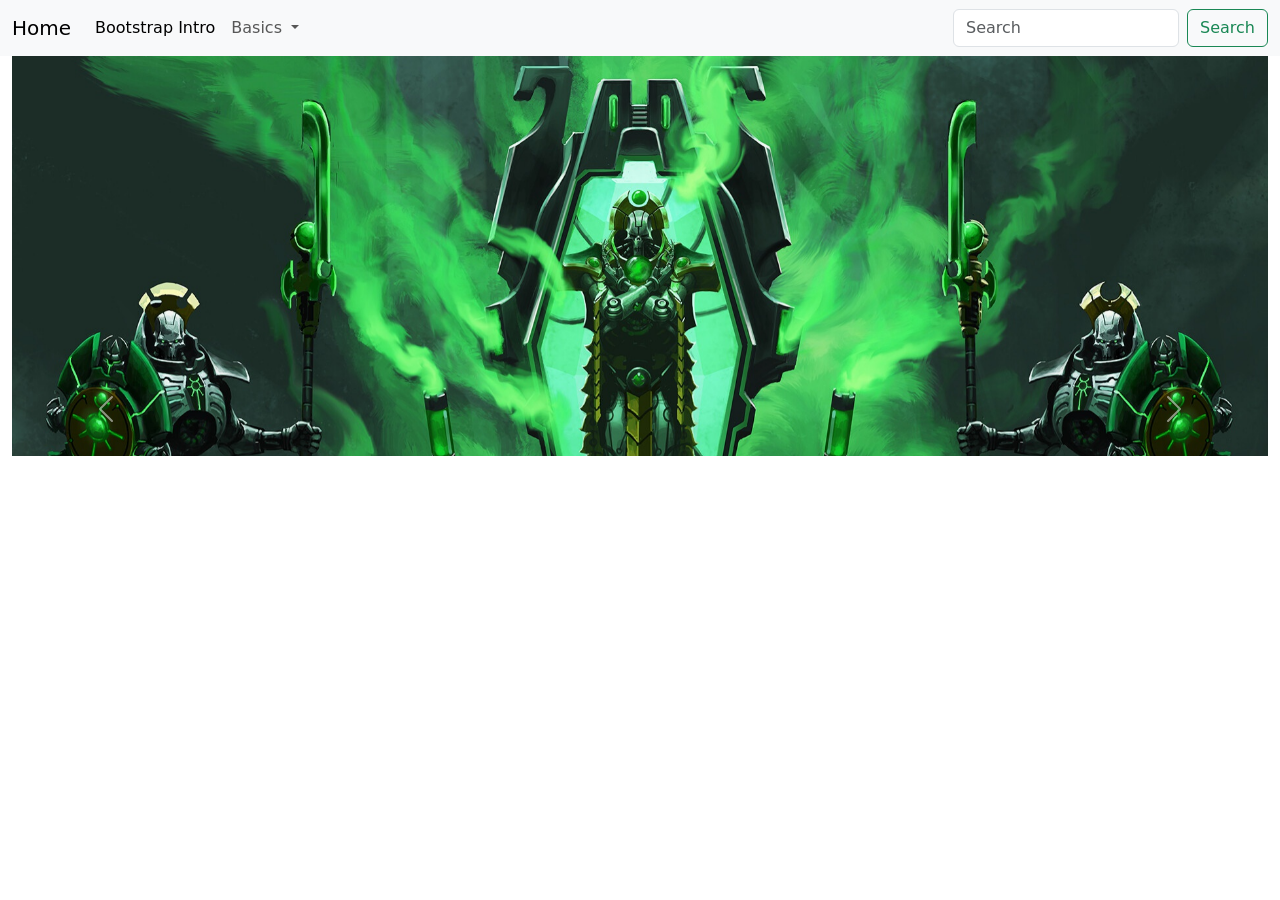
==== boostrapIndex.html @ e388d44c "Created new bootstrap page" ====
<!DOCTYPE html>
<html lang="en">
<head>
    <meta charset="UTF-8">
    <meta name="viewport" content="width=device-width, initial-scale=1.0">
    <title>Bootstrap Homepage</title>
    <link rel="stylesheet" href="assets/styles/bootstrap.min.css">
    <link rel="stylesheet" href="assets/styles/bootstrapIndex.css">
</head>
<body>
    <!-- NAVBAR -->
    <nav class="navbar navbar-expand-lg bg-body-tertiary">
        <div class="container-fluid">
            <a class="navbar-brand" href="index.html">Home</a>
            <button class="navbar-toggler" type="button" data-bs-toggle="collapse" data-bs-target="#navbarSupportedContent" aria-controls="navbarSupportedContent" aria-expanded="false" aria-label="Toggle navigation">
                <span class="navbar-toggler-icon"></span>
            </button>
            <div class="collapse navbar-collapse" id="navbarSupportedContent">
                <ul class="navbar-nav me-auto mb-2 mb-lg-0">
                    <li class="nav-item">
                        <a class="nav-link active" aria-current="page" href="bootstrapIntro.html">Bootstrap Intro</a>
                    </li>
                    <li class="nav-item dropdown">
                        <a class="nav-link dropdown-toggle" href="#" role="button" data-bs-toggle="dropdown" aria-expanded="false">
                            Basics
                        </a>
                        <ul class="dropdown-menu">
                            <li><a class="dropdown-item" href="lists.html">Lists</a></li>
                            <li><a class="dropdown-item" href="images.html">Images</a></li>
                            <li><a class="dropdown-item" href="flexbox.html">Flexbox</a></li>
                        </ul>
                    </li>
                </ul>
                <form class="d-flex" role="search">
                    <input class="form-control me-2" type="search" placeholder="Search" aria-label="Search"/>
                    <button class="btn btn-outline-success" type="submit">Search</button>
                </form>
            </div>
        </div>
    </nav>
    <!-- NAVBAR END -->
    
    
    
    <div class="container-fluid">
        <div class="row h400 overflow-hidden">
            <div class="col-12">
                <div id="carouselExample" class="carousel slide">
                    <div class="carousel-inner">
                        <div class="carousel-item active">
                            <img src="assets/images/necrons.jpg" class="d-block w-100" alt="...">
                        </div>
                        <div class="carousel-item">
                            <img src="assets/images/ESO-wallpaper.avif" class="d-block w-100" alt="...">
                        </div>
                        <div class="carousel-item">
                            <img src="assets/images/orks.jpg" class="d-block w-100" alt="...">
                        </div>
                    </div>
                    <button class="carousel-control-prev" type="button" data-bs-target="#carouselExample" data-bs-slide="prev">
                        <span class="carousel-control-prev-icon" aria-hidden="true"></span>
                        <span class="visually-hidden">Previous</span>
                    </button>
                    <button class="carousel-control-next" type="button" data-bs-target="#carouselExample" data-bs-slide="next">
                        <span class="carousel-control-next-icon" aria-hidden="true"></span>
                        <span class="visually-hidden">Next</span>
                    </button>
                </div>
            </div>
        </div>
    </div>
    
    
    
    
    
    
    
    <script src="assets/scripts/bootstrap.bundle.min.js"></script>
</body>
</html>
---- assets/styles/bootstrapIndex.css ----
.h400{
    height: 400px;
}
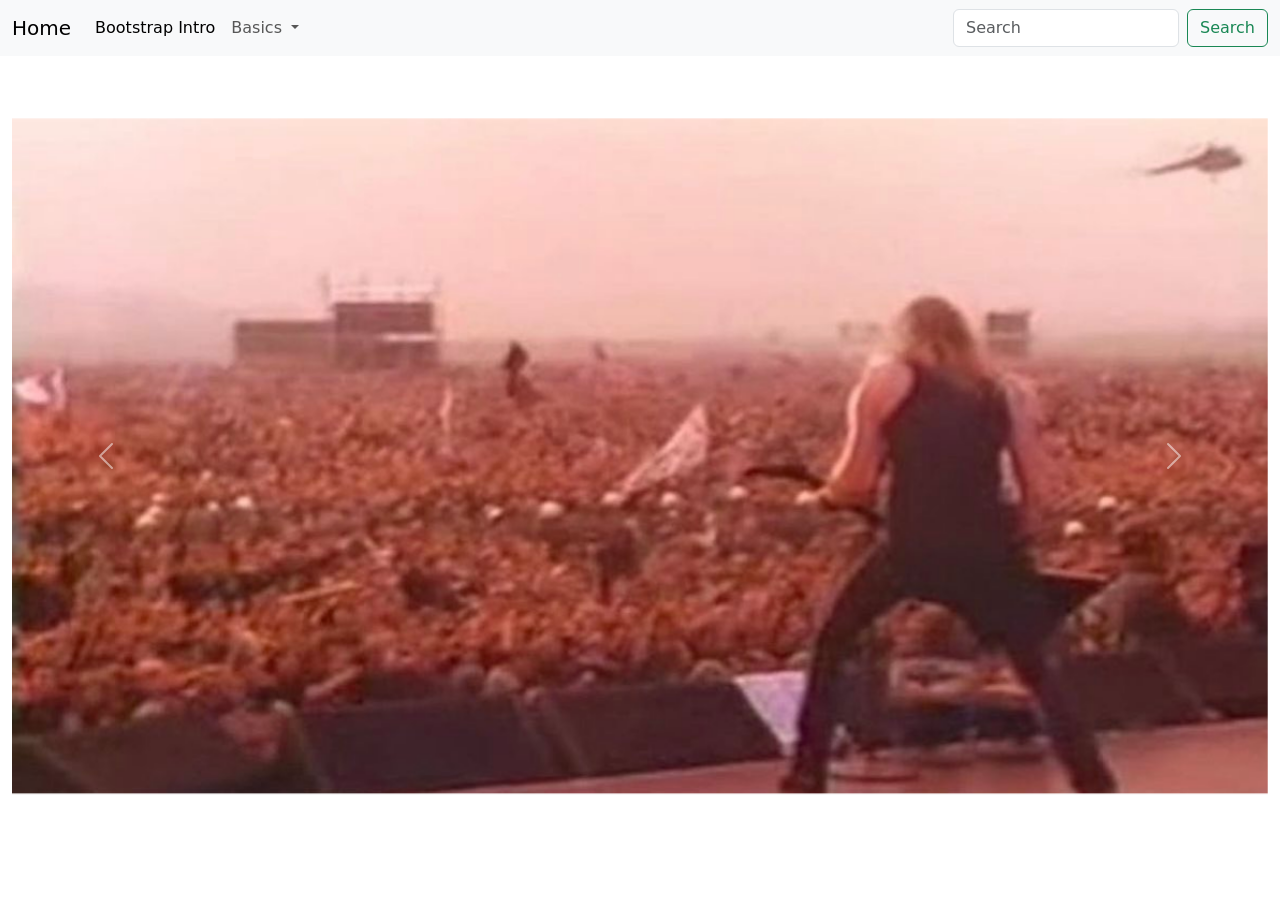
==== commit 37e07ae2: "Carousel Upgrade" ====
--- a/boostrapIndex.html
+++ b/boostrapIndex.html
@@ -43,7 +43,7 @@
     
     
     <div class="container-fluid">
-        <div class="row h400 overflow-hidden">
+        <!-- <div class="row h400 overflow-hidden">
             <div class="col-12">
                 <div id="carouselExample" class="carousel slide">
                     <div class="carousel-inner">
@@ -67,6 +67,41 @@
                     </button>
                 </div>
             </div>
+        </div> -->
+
+        <div class="row h-400 overflow-hidden">
+            <div class="col-12">
+                <div id="carouselExample2" class="carousel slide">
+                    <div class="carousel-inner">
+                        <div class="carousel-item active">
+                            <img src="assets/images/metallicaLive.jpg" class="d-block w-100" alt="...">
+                        </div>
+                        <div class="carousel-item">
+                            <img src="assets/images/slipknotLive.jpg" class="d-block w-100" alt="...">
+                        </div>
+                        <div class="carousel-item">
+                            <img src="assets/images/soadLive.webp" class="d-block w-100" alt="...">
+                        </div>
+                        <div class="carousel-item">
+                            <img src="assets/images/metallicaLive2.jpeg" class="d-block w-100" alt="...">
+                        </div>
+                        <div class="carousel-item">
+                            <img src="assets/images/slipknotLive2.webp" class="d-block w-100" alt="...">
+                        </div>
+                        <div class="carousel-item">
+                            <img src="assets/images/soadLive2.jpeg" class="d-block w-100" alt="...">
+                        </div>
+                    </div>
+                    <button class="carousel-control-prev" type="button" data-bs-target="#carouselExample2" data-bs-slide="prev">
+                        <span class="carousel-control-prev-icon" aria-hidden="true"></span>
+                        <span class="visually-hidden">Previous</span>
+                    </button>
+                    <button class="carousel-control-next" type="button" data-bs-target="#carouselExample2" data-bs-slide="next">
+                        <span class="carousel-control-next-icon" aria-hidden="true"></span>
+                        <span class="visually-hidden">Next</span>
+                    </button>
+                </div>
+            </div>
         </div>
     </div>
     
--- a/assets/styles/bootstrapIndex.css
+++ b/assets/styles/bootstrapIndex.css
@@ -1,3 +1,15 @@
 .h400{
-    height: 400px;
+    height: 600px;
+}
+
+#carouselExample2 .carousel-item{
+    position: relative;
+    height: 800px;
+}
+
+#carouselExample2 .carousel-item img {
+    position:absolute;
+    left:50%;
+    top:50%;
+    -webkit-transform: translateY(-50%) translateX(-50%); 
 }
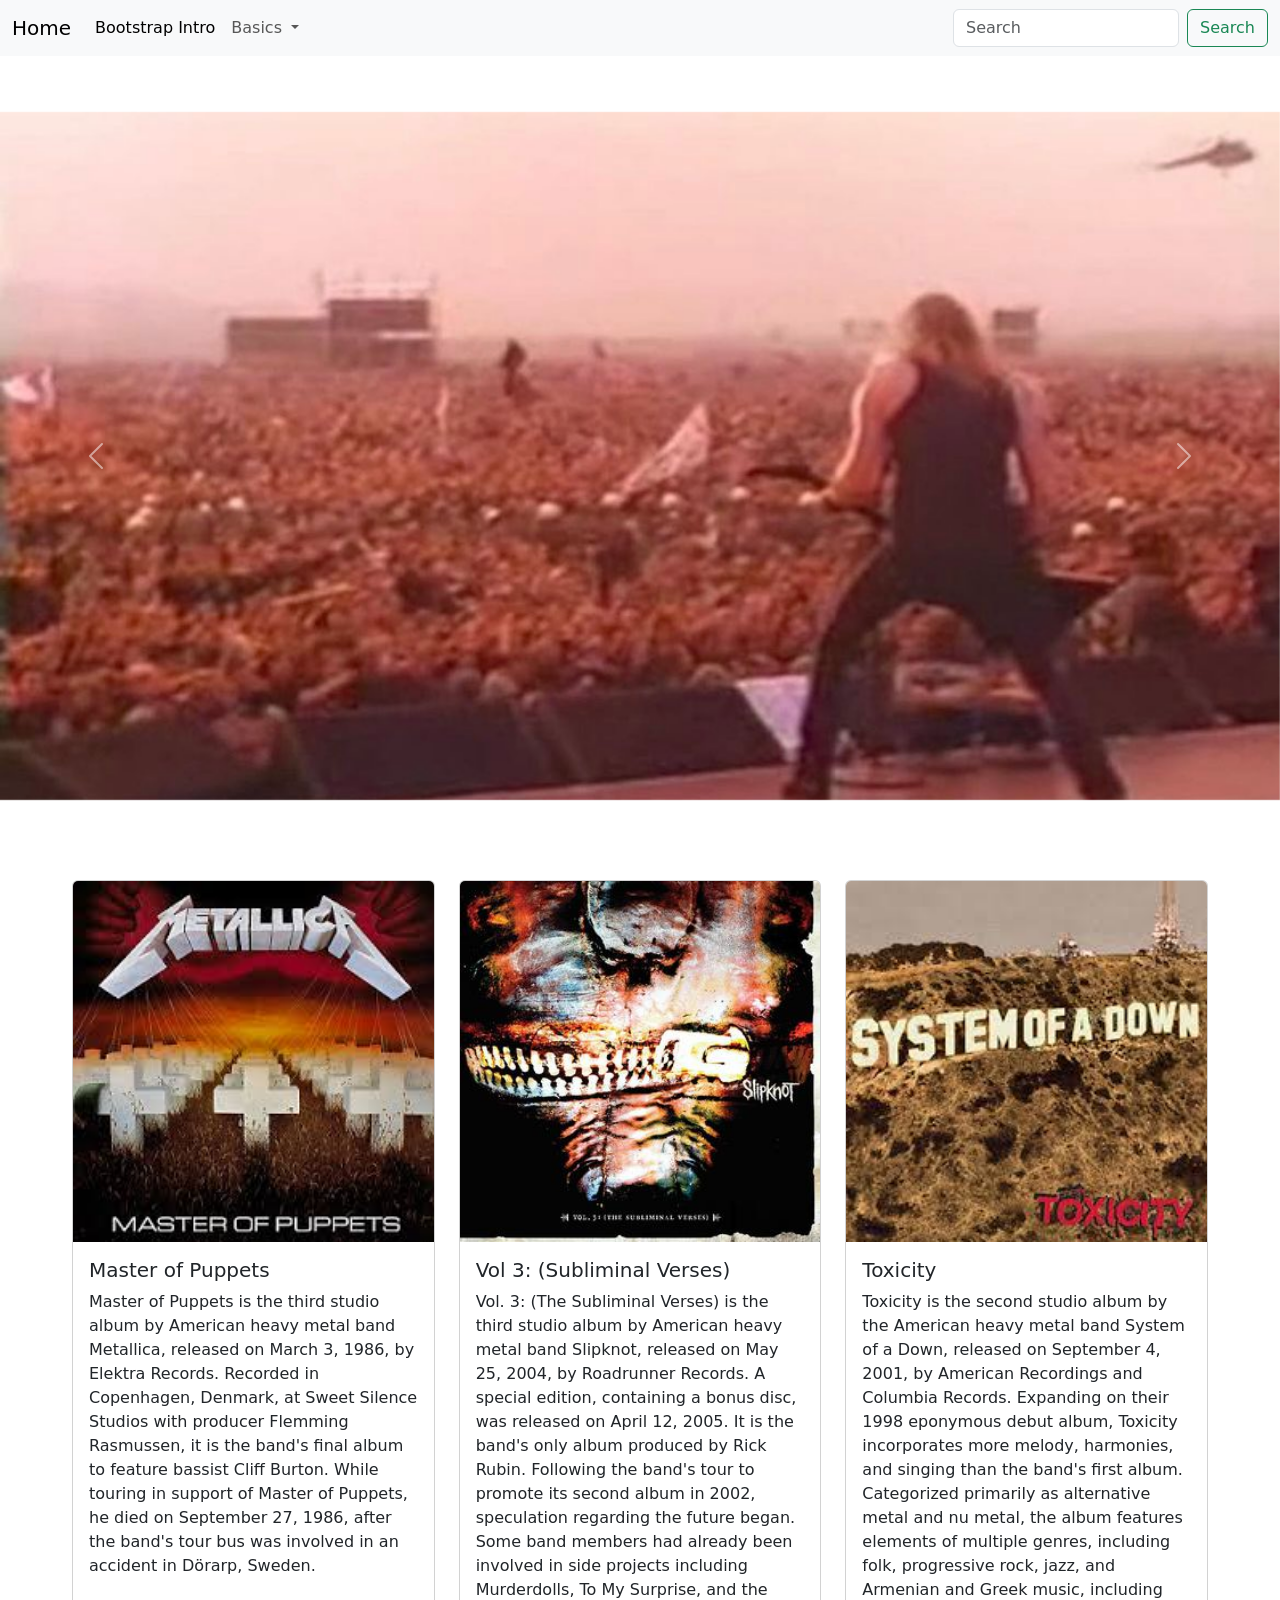
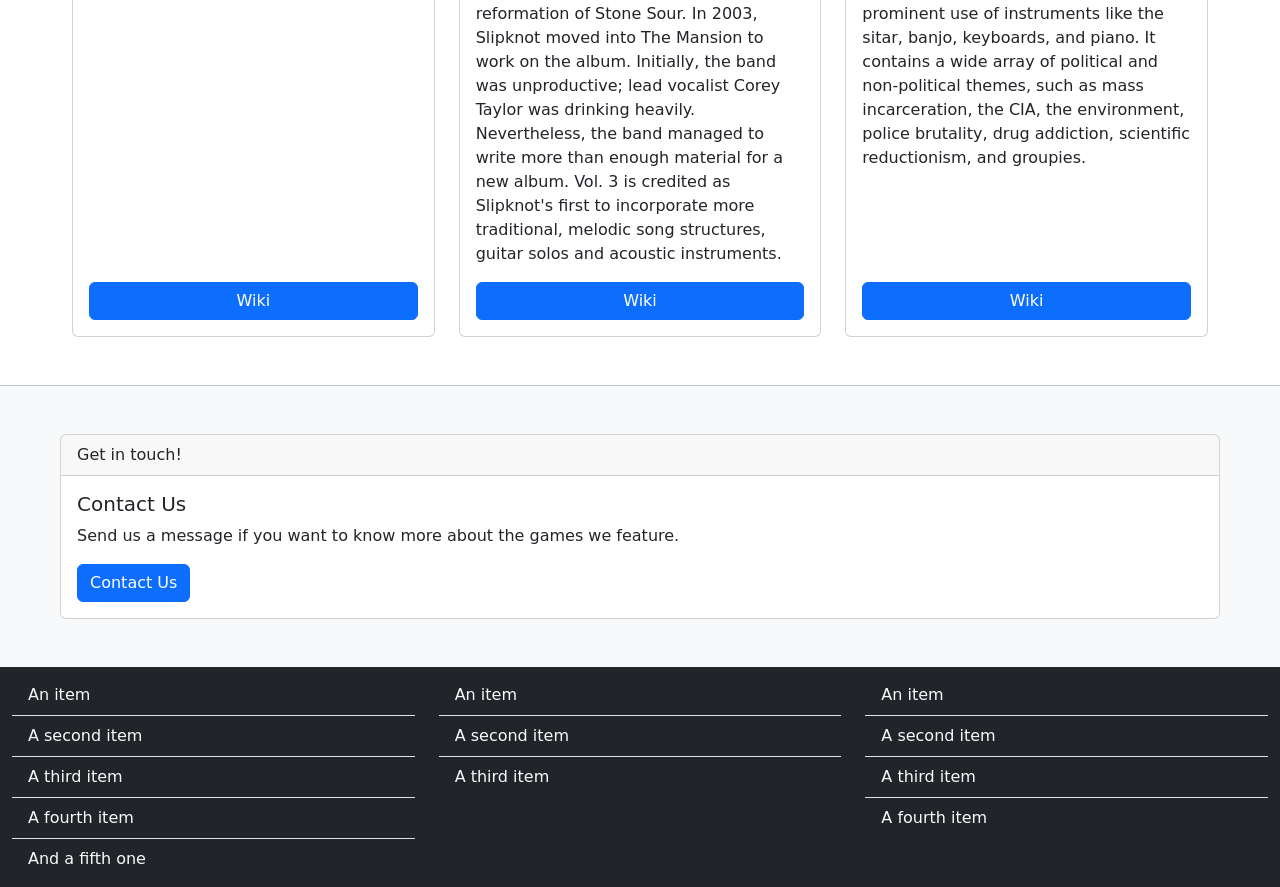
==== commit ac28ab2a: "Finished Bootstrap Page" ====
--- a/boostrapIndex.html
+++ b/boostrapIndex.html
@@ -68,9 +68,9 @@
                 </div>
             </div>
         </div> -->
-
-        <div class="row h-400 overflow-hidden">
-            <div class="col-12">
+        
+        <div class="row">
+            <div class="col-12 px-0">
                 <div id="carouselExample2" class="carousel slide">
                     <div class="carousel-inner">
                         <div class="carousel-item active">
@@ -103,6 +103,78 @@
                 </div>
             </div>
         </div>
+        <div class="row mt-4 mx-5">
+            <div class="col">
+                <div class="card h-100">
+                    <img src="assets/images/masterOfPuppets.jpeg" class="card-img-top" alt="...">
+                    <div class="card-body d-flex flex-column">
+                        <h5 class="card-title">Master of Puppets</h5>
+                        <p class="card-text">Master of Puppets is the third studio album by American heavy metal band Metallica, released on March 3, 1986, by Elektra Records. Recorded in Copenhagen, Denmark, at Sweet Silence Studios with producer Flemming Rasmussen, it is the band's final album to feature bassist Cliff Burton. While touring in support of Master of Puppets, he died on September 27, 1986, after the band's tour bus was involved in an accident in Dörarp, Sweden.</p>
+                        <a href="https://en.wikipedia.org/wiki/Master_of_Puppets" class="btn btn-primary w-100 mt-auto">Wiki</a>
+                    </div>
+                </div>
+            </div>
+            <div class="col">
+                <div class="card h-100">
+                    <img src="assets/images/vol3subliminalVerses.jpg" class="card-img-top" alt="...">
+                    <div class="card-body d-flex flex-column">
+                        <h5 class="card-title">Vol 3: (Subliminal Verses)</h5>
+                        <p class="card-text">Vol. 3: (The Subliminal Verses) is the third studio album by American heavy metal band Slipknot, released on May 25, 2004, by Roadrunner Records. A special edition, containing a bonus disc, was released on April 12, 2005. It is the band's only album produced by Rick Rubin. Following the band's tour to promote its second album in 2002, speculation regarding the future began. Some band members had already been involved in side projects including Murderdolls, To My Surprise, and the reformation of Stone Sour. In 2003, Slipknot moved into The Mansion to work on the album. Initially, the band was unproductive; lead vocalist Corey Taylor was drinking heavily. Nevertheless, the band managed to write more than enough material for a new album. Vol. 3 is credited as Slipknot's first to incorporate more traditional, melodic song structures, guitar solos and acoustic instruments.</p>
+                        <a href="https://en.wikipedia.org/wiki/Vol._3:_(The_Subliminal_Verses)" class="btn btn-primary w-100 mt-auto">Wiki</a>
+                    </div>
+                </div>
+            </div>
+            <div class="col">
+                <div class="card h-100">
+                    <img src="assets/images/toxicity.jpeg" class="card-img-top" alt="...">
+                    <div class="card-body d-flex flex-column">
+                        <h5 class="card-title">Toxicity</h5>
+                        <p class="card-text">Toxicity is the second studio album by the American heavy metal band System of a Down, released on September 4, 2001, by American Recordings and Columbia Records. Expanding on their 1998 eponymous debut album, Toxicity incorporates more melody, harmonies, and singing than the band's first album. Categorized primarily as alternative metal and nu metal, the album features elements of multiple genres, including folk, progressive rock, jazz, and Armenian and Greek music, including prominent use of instruments like the sitar, banjo, keyboards, and piano. It contains a wide array of political and non-political themes, such as mass incarceration, the CIA, the environment, police brutality, drug addiction, scientific reductionism, and groupies.</p>
+                        <a href="https://en.wikipedia.org/wiki/Toxicity_(album)" class="btn btn-primary w-100 mt-auto">Wiki</a>
+                    </div>
+                </div>
+            </div>
+        </div>
+        <div class="row mt-5 py-5 px-5 bg-light border-top border-secondary-subtle">
+            <div class="col">
+                <div class="card">
+                    <div class="card-header">
+                        Get in touch!
+                    </div>
+                    <div class="card-body">
+                        <h5 class="card-title">Contact Us</h5>
+                        <p class="card-text">Send us a message if you want to know more about the games we feature.</p>
+                        <a href="#" class="btn btn-primary">Contact Us</a>
+                    </div>
+                </div>
+            </div>
+        </div>
+        <div class="row bg-dark py-2">
+            <div class="col">
+                <ul class="list-group list-group-flush">
+                    <li class="list-group-item bg-dark text-light">An item</li>
+                    <li class="list-group-item bg-dark text-light">A second item</li>
+                    <li class="list-group-item bg-dark text-light">A third item</li>
+                    <li class="list-group-item bg-dark text-light">A fourth item</li>
+                    <li class="list-group-item bg-dark text-light">And a fifth one</li>
+                </ul>
+            </div>
+            <div class="col">
+                <ul class="list-group list-group-flush">
+                    <li class="list-group-item bg-dark text-light">An item</li>
+                    <li class="list-group-item bg-dark text-light">A second item</li>
+                    <li class="list-group-item bg-dark text-light">A third item</li>
+                </ul>
+            </div>
+            <div class="col">
+                <ul class="list-group list-group-flush">
+                    <li class="list-group-item bg-dark text-light">An item</li>
+                    <li class="list-group-item bg-dark text-light">A second item</li>
+                    <li class="list-group-item bg-dark text-light">A third item</li>
+                    <li class="list-group-item bg-dark text-light">A fourth item</li>
+                </ul>
+            </div>
+        </div>
     </div>
     
     
